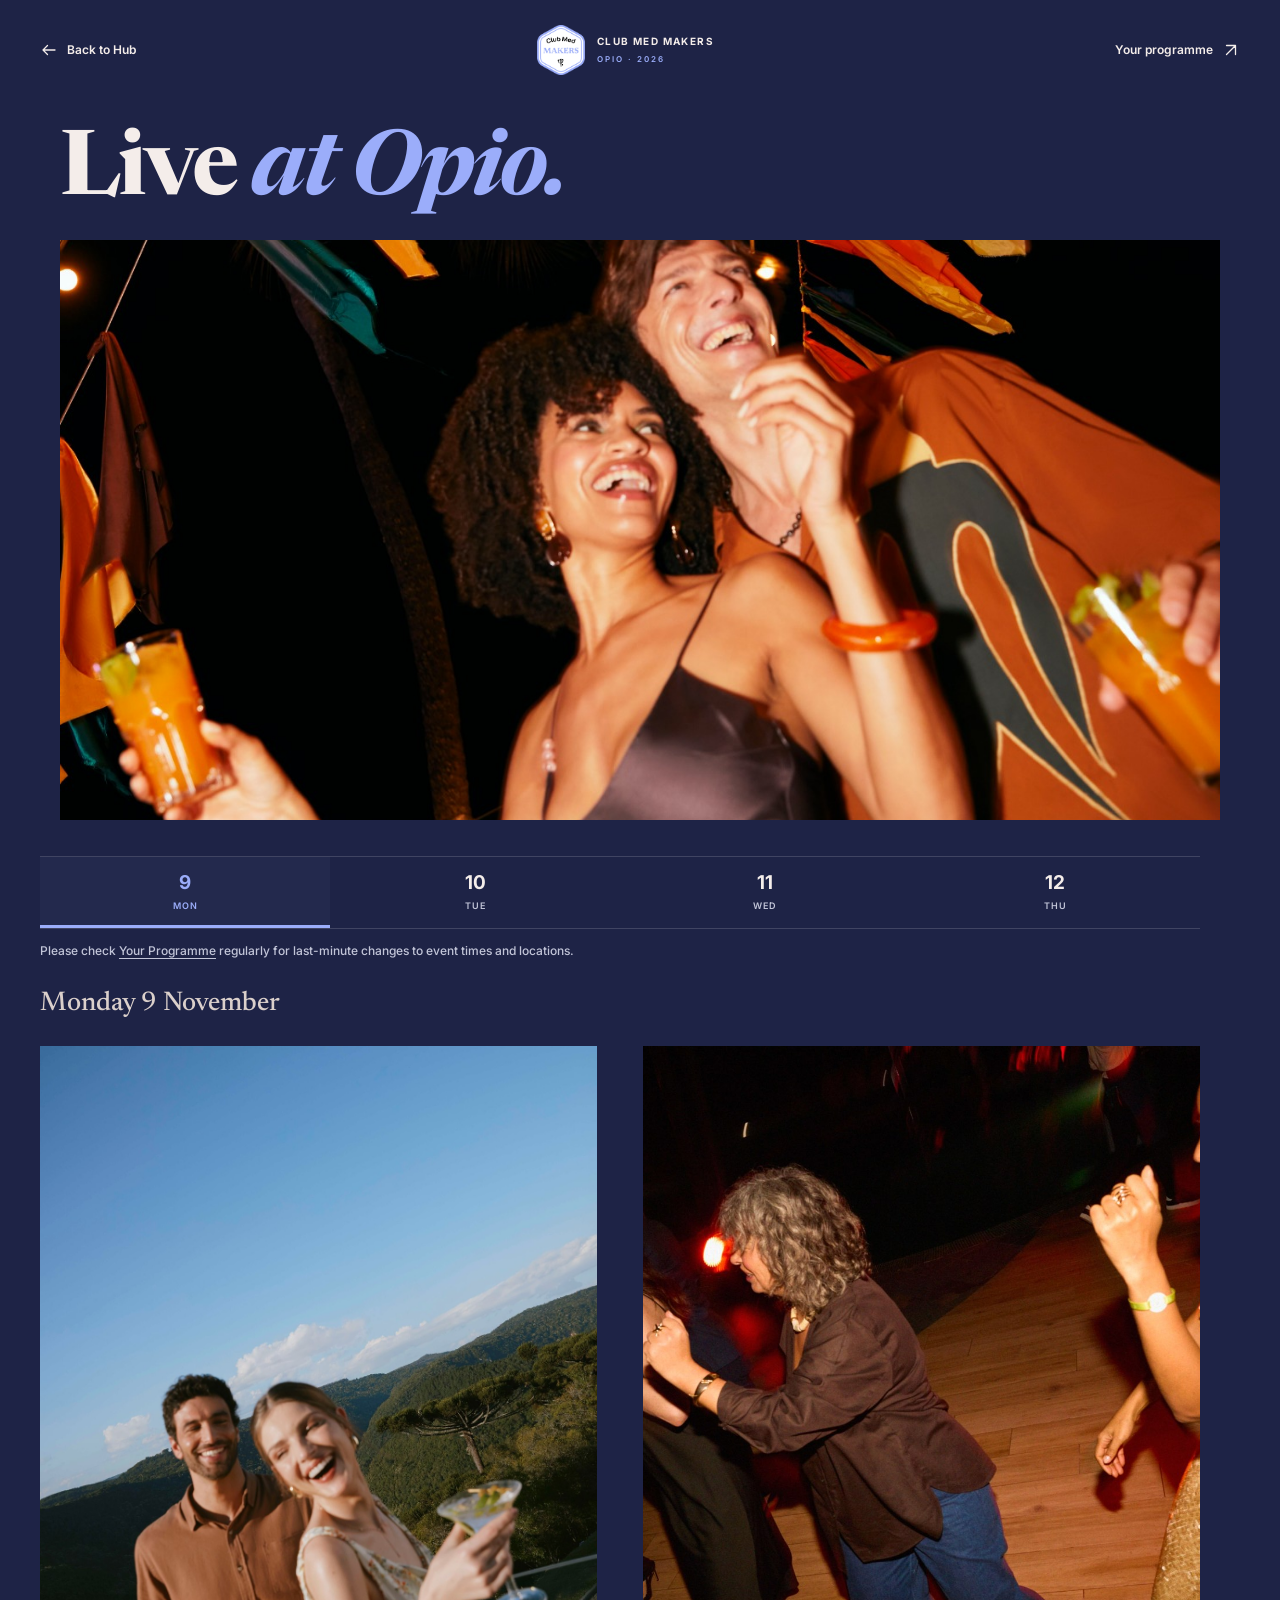
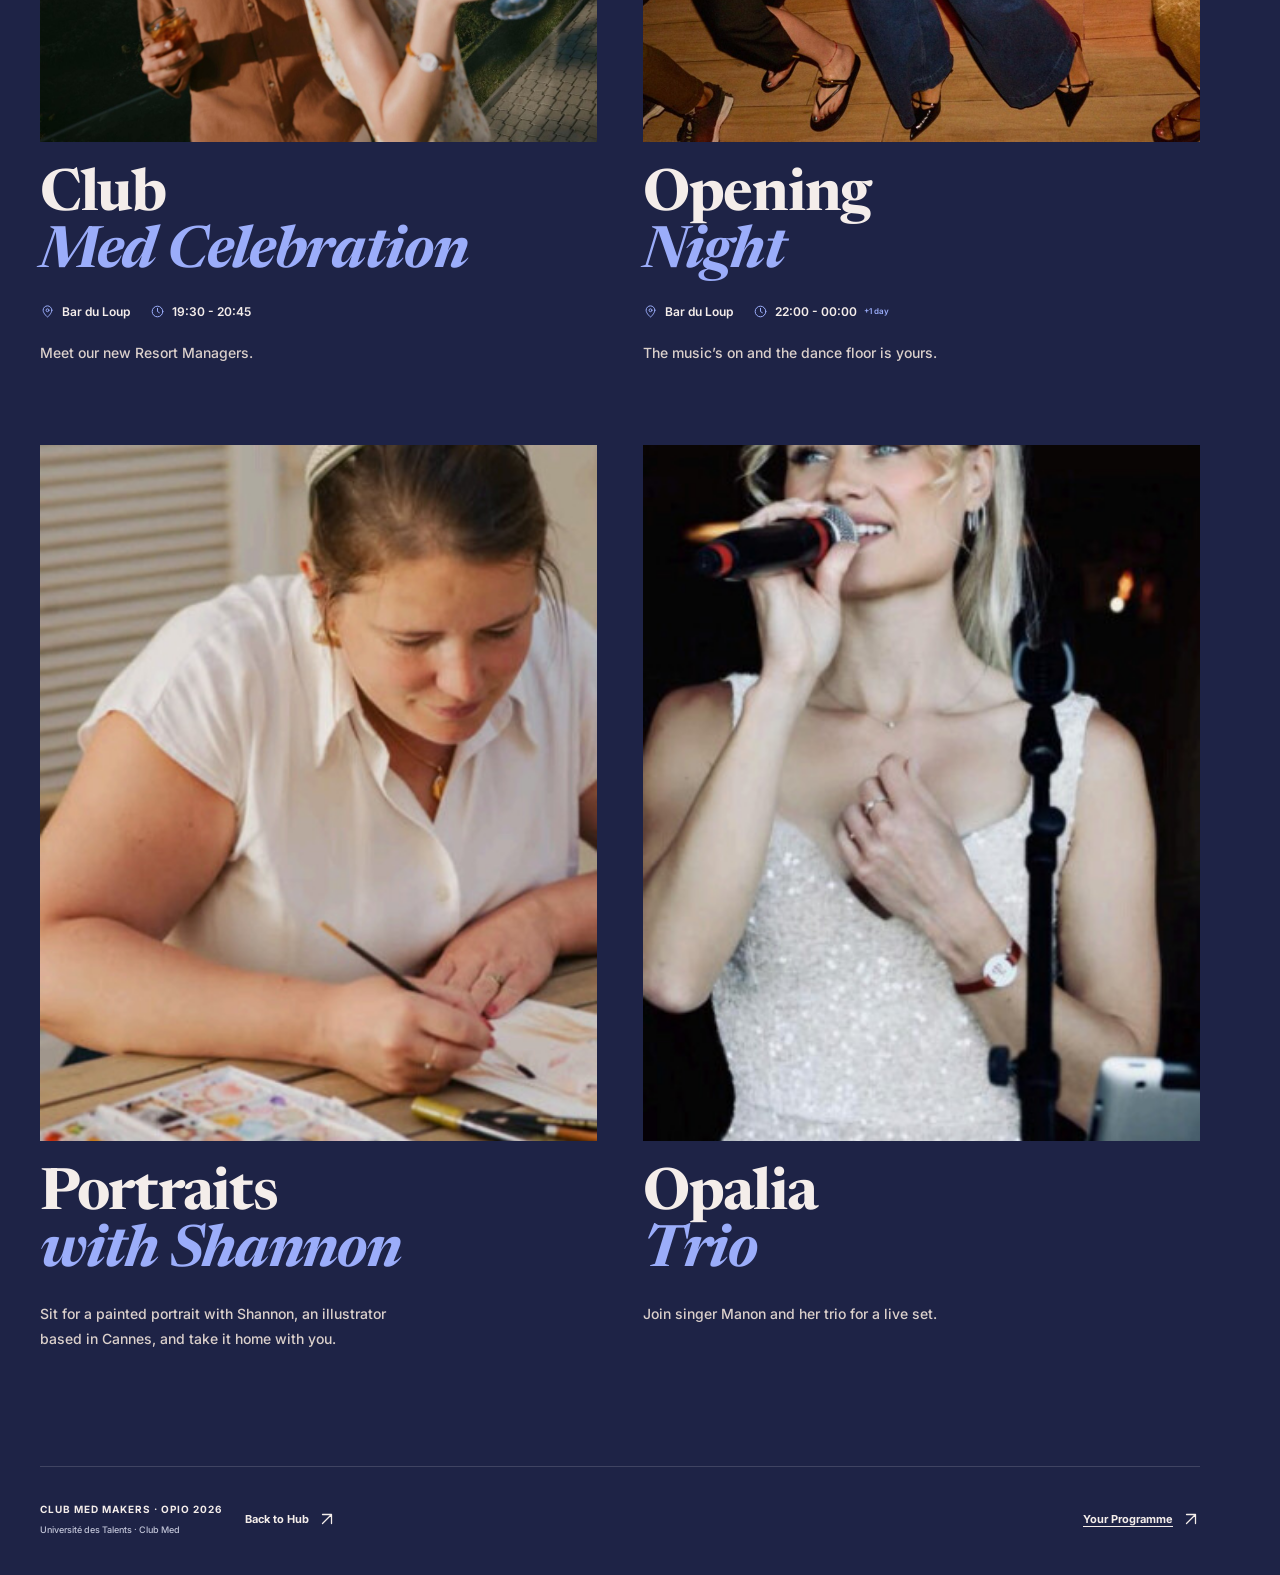
==== index.html @ 5fc10e42 "Add files via upload" ====
<!doctype html>
<html lang="en"><head><meta charset="utf-8"><meta name="viewport" content="width=device-width,initial-scale=1,viewport-fit=cover"><meta name="theme-color" content="#1e2346"><meta name="description" content="Live at Opio. Discover the key moments of Club Med Makers, 9-12 November 2026: shared tables, evening aperitifs, music and celebrations."><title>Live at Opio · Club Med Makers 2026</title><link rel="icon" href="assets/makers-logo.png"><link rel="preconnect" href="https://fonts.googleapis.com"><link rel="preconnect" href="https://fonts.gstatic.com" crossorigin><link href="https://fonts.googleapis.com/css2?family=Inter:wght@500;600;700&family=Newsreader:ital,opsz,wght@0,6..72,500;0,6..72,700;1,6..72,500;1,6..72,700&display=swap" rel="stylesheet"><link rel="stylesheet" href="styles.css?v=9"><script defer src="events-data.js?v=11"></script><script defer src="app.js?v=11"></script></head>
<body><a class="skip" href="#moments">Skip to events</a><header class="site-header"><a class="back" href="https://boostlearning.my.canva.site/hub-clubmedmakers-2026"><svg class="nav-icon" viewBox="0 0 24 24" fill="none" stroke="currentColor" stroke-width="1.7" stroke-linecap="round" stroke-linejoin="round" aria-hidden="true"><path d="M20 12H4m6-6-6 6 6 6"/></svg>Back to Hub</a><a class="brand" href="#"><img src="assets/makers-logo.png" width="48" height="50" alt="Club Med Makers"><span>CLUB MED MAKERS<small>OPIO · 2026</small></span></a><a class="programme-link" href="https://club-med-makers-opio-programme-2026.netlify.app/">Your programme <svg class="nav-icon" viewBox="0 0 24 24" fill="none" stroke="currentColor" stroke-width="1.7" stroke-linecap="round" stroke-linejoin="round" aria-hidden="true"><path d="M6 18 18 6M6 6h12v12"/></svg></a></header>
<main><section class="hero hero-cover" aria-labelledby="page-title"><div class="hero-text"><h1 id="page-title">Live <em>at Opio.</em></h1></div><div class="hero-photo"><img src="assets/cover-party.jpg" width="1365" height="2048" alt="Two friends celebrating under warm lights and colourful flags" fetchpriority="high"></div></section>
<section id="moments" class="moments" aria-labelledby="moments-title"><h2 id="moments-title" class="visually-hidden">Your events</h2><nav class="day-nav" aria-label="Choose a day" id="dayNav"></nav><p class="schedule-note">Please check <a href="https://club-med-makers-opio-programme-2026.netlify.app/">Your Programme</a> regularly for last-minute changes to event times and locations.</p><div id="liveStatus" class="live-status" hidden aria-live="polite"></div><div id="eventList"></div><noscript><p>Enable JavaScript to explore the events. Monday: Club Med Celebration 19:30-20:45, Opening Night 22:00-00:00, Portraits with Shannon and Opalia Trio. Tuesday: Provençal Lunch 12:30-14:00, Sportive Evening 18:00-20:00, After Party 22:00-01:00, Portraits with Shannon, Opalia Trio and HYROX &amp; Mills Yoga. Wednesday: Aperitif 19:00-20:00, Korben Live Show 22:00-01:00. Thursday: Aperitif 18:30-20:00, Closing Party with Holseek 22:00-02:00.</p></noscript></section>
<footer><div>CLUB MED MAKERS · OPIO 2026<small>Université des Talents · Club Med</small></div><a href="https://boostlearning.my.canva.site/hub-clubmedmakers-2026">Back to Hub <svg class="nav-icon" viewBox="0 0 24 24" fill="none" stroke="currentColor" stroke-width="1.7" stroke-linecap="round" stroke-linejoin="round" aria-hidden="true"><path d="M6 18 18 6M6 6h12v12"/></svg></a><a class="footer-programme" href="https://club-med-makers-opio-programme-2026.netlify.app/">Your Programme <svg class="nav-icon" viewBox="0 0 24 24" fill="none" stroke="currentColor" stroke-width="1.7" stroke-linecap="round" stroke-linejoin="round" aria-hidden="true"><path d="M6 18 18 6M6 6h12v12"/></svg></a></footer></main></body></html>
---- styles.css ----
:root{--navy:#1e2346;--accent:#9badfa;--stone:#dbd0cb;--paper:#f4edea;--line:#ffffff26;--muted:#c2c5d8;--serif:Newsreader,Georgia,serif;--sans:Inter,Arial,sans-serif}*{box-sizing:border-box}html{scroll-behavior:smooth;scroll-padding-top:95px}body{margin:0;background:var(--navy);color:var(--paper);font:500 14px/1.65 var(--sans);-webkit-font-smoothing:antialiased}a{color:inherit;text-decoration:none}button,input,textarea,select{font:inherit}a:focus-visible,button:focus-visible,input:focus-visible,textarea:focus-visible,select:focus-visible{outline:3px solid var(--accent);outline-offset:5px}button{cursor:pointer;color:inherit}.skip{position:fixed;top:-90px;z-index:30;padding:12px;background:var(--paper);color:var(--navy)}.skip:focus{top:10px}.site-header{max-width:1320px;min-height:100px;margin:auto;padding:20px 40px;display:flex;align-items:center;justify-content:space-between;gap:24px}.back,.programme-link{font-size:12px;font-weight:600;min-height:44px;display:flex;align-items:center}.brand{display:flex;align-items:center;gap:12px}.brand img{object-fit:contain}.brand span{font-size:10px;font-weight:700;letter-spacing:1.4px;line-height:1.4}.brand small{display:block;font-size:8px;font-weight:600;letter-spacing:2px;margin-top:6px;color:var(--accent)}.hero{max-width:1240px;margin:30px auto 75px;display:grid;grid-template-columns:.95fr 1.15fr;gap:48px;align-items:center}.hero-text{padding:24px 0}.eyebrow{font-size:10px;font-weight:700;letter-spacing:1.5px;line-height:1.6}h1{font:700 clamp(68px,7.8vw,112px)/.96 var(--serif);letter-spacing:-3px;margin:0 0 30px}h1 em{display:block;color:var(--accent);font-weight:700}.hero-copy{font-size:15px;line-height:1.8;font-weight:500;color:var(--stone);max-width:310px;margin:0 0 25px}.text-link{display:inline-flex;align-items:center;gap:30px;padding:10px 0;border-bottom:1px solid currentColor;font-size:12px;font-weight:700}.hero-photo{position:relative;overflow:hidden;aspect-ratio:1.23}.hero-photo img{height:100%;width:100%;object-fit:cover;object-position:59% 50%;display:block}.photo-caption{position:absolute;left:20px;bottom:18px;padding:8px 0;color:white;text-shadow:0 1px 9px #111;letter-spacing:1.2px;font-size:8px;font-weight:700}.moments{max-width:1160px;margin:auto;padding-bottom:64px}.section-head{display:flex;align-items:end;justify-content:space-between;gap:20px;margin:0 0 28px}h2{font:700 44px/1.1 var(--serif);letter-spacing:-1px;margin:0}h2 em{font-weight:500;color:var(--accent)}.section-head p{font-size:12px;margin:0 0 4px;color:var(--stone)}.day-nav{display:grid;grid-template-columns:repeat(4,minmax(0,1fr));position:sticky;top:0;z-index:10;background:var(--navy);border-top:1px solid var(--line);border-bottom:1px solid var(--line)}.day-nav button{background:none;border:0;border-bottom:3px solid transparent;padding:14px 8px;min-height:70px;font-size:19px;font-weight:700;line-height:1.25}.day-nav small{display:block;font-size:9px;letter-spacing:1px;font-weight:600;margin-top:5px;color:var(--muted)}.day-nav button[aria-pressed=true]{color:var(--accent);border-bottom-color:var(--accent);background:#9badfa0a}.day-nav button[aria-pressed=true] small{color:var(--accent)}.schedule-note{font-size:10px;line-height:1.7;color:var(--muted);margin:17px 0 38px}.day-section{margin-bottom:36px}.day-title{display:flex;align-items:baseline;justify-content:space-between;gap:20px;margin-bottom:25px}.day-title h3{font:500 27px/1.2 var(--serif);margin:0;color:var(--stone)}.day-title span{font-size:9px;font-weight:700;letter-spacing:1.1px;color:var(--accent)}.event-grid{display:grid;grid-template-columns:repeat(2,minmax(0,1fr));gap:65px 46px;align-items:start}.moment-card{min-width:0;background:none;color:var(--paper)}.moment-meta{display:flex;align-items:baseline;justify-content:space-between;gap:12px;padding:0 0 12px;border-bottom:1px solid var(--line);margin-bottom:14px}.moment-time{font-size:13px;line-height:1.5;font-weight:700;margin:0;white-space:nowrap}.moment-time small{font-size:8px;color:var(--accent);margin-left:5px}.moment-category{font-size:8px;line-height:1.5;letter-spacing:1.1px;text-align:right;text-transform:uppercase;font-weight:700;color:var(--accent);margin:0}.moment-photo{aspect-ratio:4/5;position:relative;overflow:hidden;background:#161b36}.moment-image{display:block;width:100%;height:100%;object-fit:cover}.moment-copy{padding:26px 0 0}.moment-title{font:700 58px/.98 var(--serif);letter-spacing:-1.3px;margin:0 0 20px;overflow-wrap:break-word}.moment-title span,.moment-title em{display:block}.moment-title em{font-weight:700;color:var(--accent)}.moment-location{font-size:12px;line-height:1.6;font-weight:700;color:var(--paper);margin:0 0 17px}.moment-description{font-size:14px;line-height:1.8;color:var(--stone);margin:0;max-width:390px}.moment-dress{display:flex;justify-content:space-between;align-items:baseline;gap:15px;font-size:12px;font-weight:600;padding-top:17px;margin:23px 0 0;border-top:1px solid var(--line);color:var(--paper)}.moment-dress span:first-child{font-size:8px;letter-spacing:1.3px;color:var(--accent);font-weight:700}.single .event-grid{grid-template-columns:1fr}.single .moment-card{display:grid;grid-template-columns:1.1fr 1fr;gap:60px;align-items:center}.single .moment-title{font-size:80px}.single .moment-description{max-width:340px}.single .moment-copy{padding:25px 0 0}.live-status{padding:14px 18px;border-left:3px solid var(--accent);background:#9badfa18;margin:0 0 26px;font-size:12px;font-weight:600}.programme-cta{max-width:1160px;border-top:1px solid var(--line);margin:auto;padding:55px 24px 60px;text-align:center}.programme-cta h2{font-size:50px;margin:23px 0}.programme-cta .eyebrow{font-size:9px;color:var(--stone)}footer{max-width:1160px;margin:auto;padding:30px 0 34px;border-top:1px solid var(--line);display:flex;justify-content:space-between;align-items:center;font-size:10px;font-weight:700;letter-spacing:1px;gap:20px}footer small{display:block;font-size:9px;color:var(--muted);font-weight:500;letter-spacing:0;margin-top:5px}footer a{font-size:11px;letter-spacing:0;min-height:44px;display:flex;align-items:center}
@media(max-width:1320px){.hero{margin-left:40px;margin-right:40px}.moments,footer,.programme-cta{margin-left:40px;margin-right:40px}}
@media(max-width:760px){.site-header{padding:12px 22px;min-height:76px}.programme-link{display:none}.brand img{width:38px;height:42px}.brand{gap:8px}.brand span{font-size:9px;letter-spacing:.8px}.brand small{font-size:7px;letter-spacing:1px}.back{font-size:11px}.hero{margin:14px 22px 46px;grid-template-columns:1fr;gap:24px}.hero-text{padding:12px 0 0}h1{font-size:70px;letter-spacing:-2.2px;margin:0 0 20px}h1 em{display:block}.hero-copy{font-size:14px;line-height:1.7;max-width:290px;margin-bottom:13px}.hero-copy br{display:none}.text-link{font-size:12px;padding:9px 0;gap:26px}.hero-photo{aspect-ratio:5/4;margin-right:-22px}.hero-photo img{object-position:58% 43%}.photo-caption{left:14px;bottom:10px;font-size:7px;padding:6px 0}.moments{margin:0 22px;padding-bottom:10px}.section-head{display:block;margin-bottom:25px}h2{font-size:37px;letter-spacing:-.6px}.section-head p{font-size:12px;margin-top:10px;max-width:270px}.day-nav button{min-height:64px;font-size:20px;padding:11px 3px}.day-nav small{font-size:8px;letter-spacing:.7px}.schedule-note{font-size:9px;margin:14px 0 30px;max-width:290px}.day-title{margin-bottom:25px;gap:14px}.day-title h3{font-size:24px}.day-title span{font-size:8px;white-space:nowrap}.event-grid,.single .event-grid{grid-template-columns:1fr;gap:46px}.single .moment-card{display:block}.moment-meta{padding-bottom:11px;margin-bottom:12px}.moment-time{font-size:12px}.moment-category{font-size:7px;letter-spacing:.8px}.moment-photo{aspect-ratio:4/5}.moment-copy,.single .moment-copy{padding:24px 0 0}.moment-title,.single .moment-title{font-size:clamp(46px,13.3vw,60px);line-height:1;letter-spacing:-1px;margin-bottom:18px}.moment-location{font-size:12px;margin-bottom:13px}.moment-description{font-size:14px;line-height:1.75;max-width:310px}.moment-dress{margin-top:20px;padding-top:15px;font-size:11px}.day-section{margin-bottom:36px}.programme-cta{margin:0 22px;padding:32px 0 36px}.programme-cta h2{font-size:39px}.programme-cta .eyebrow{font-size:8px}footer{margin:0 22px;padding:22px 0;font-size:8px;letter-spacing:.5px}footer small{font-size:8px}footer a{font-size:10px}.live-status{font-size:11px;padding:12px 14px}}
@media(max-width:360px){h1{font-size:61px}.brand span{font-size:8px}.back{font-size:10px}.moment-time{font-size:11px}.moment-category{font-size:6.5px}.moment-title,.single .moment-title{font-size:46px}.moment-meta{gap:8px}}
@media(prefers-reduced-motion:reduce){html{scroll-behavior:auto}}

/* Venue and time share one line below the title; no information overlays photos. */
.moment-info{display:flex;flex-wrap:wrap;align-items:center;gap:9px 20px;margin:0 0 19px}.moment-info .moment-location,.moment-info .moment-time{position:static;display:flex;align-items:center;gap:7px;padding:0;margin:0;background:none;color:var(--paper);font-size:12px;font-weight:600;line-height:1.6;white-space:nowrap}.line-icon{display:inline-flex;flex-shrink:0;width:15px;height:15px;color:var(--accent)}.line-icon svg{width:100%;height:100%}.moment-info .moment-time small{margin-left:0;font-size:8px;color:var(--accent)}.nav-icon{width:18px;height:18px;display:inline-block;flex-shrink:0;vertical-align:middle}.back,.programme-link,footer a{gap:9px}.hero-no-photo{display:block;text-align:center;max-width:900px;margin:32px auto 65px}.hero-no-photo .hero-copy{margin-left:auto;margin-right:auto}.hero-no-photo h1 em{display:inline}.hero-photo{margin-left:0;margin-right:0}.hero-photo img{object-position:center}
@media(max-width:760px){.hero-no-photo{margin:18px 22px 45px;text-align:left}.hero-no-photo h1 em{display:block}.hero-no-photo .hero-copy{margin-left:0}.hero-photo{margin-left:0;margin-right:0}.moment-info{gap:9px 15px;margin-bottom:17px}.moment-info .moment-location,.moment-info .moment-time{font-size:11px}.line-icon{width:14px;height:14px}.single .moment-copy{padding-top:24px}}

/* Supplied party cover: balanced margins and a portrait crop retaining both faces. */
.hero-cover{display:grid;grid-template-columns:.95fr 1.05fr;gap:60px;max-width:1160px;margin:22px auto 70px;text-align:left;align-items:center}.hero-cover .hero-photo{width:100%;margin:0;aspect-ratio:4/5;overflow:hidden}.hero-cover .hero-photo img{object-fit:cover;object-position:50% 66%;width:100%;height:100%;display:block}.hero-cover .hero-text{min-width:0}.hero-cover .hero-copy{margin-left:0;margin-right:0}
@media(max-width:1240px){.hero-cover{margin-left:40px;margin-right:40px}}
@media(max-width:760px){.hero-cover{grid-template-columns:1fr;gap:28px;margin:14px 22px 45px}.hero-cover .hero-text{padding:12px 0 0}.hero-cover .hero-photo{aspect-ratio:4/5;width:100%;margin:0}.hero-cover .hero-photo img{object-position:50% 66%}}

/* Compact cover and a direct route to the programme by day. */
.visually-hidden{position:absolute;width:1px;height:1px;padding:0;margin:-1px;overflow:hidden;clip:rect(0,0,0,0);white-space:nowrap;border:0}.hero-cover{display:block;max-width:1160px;margin:18px auto 36px}.hero-cover .hero-text{padding:12px 0 24px}.hero-cover h1{font-size:clamp(58px,7vw,92px);margin:0}.hero-cover h1 em{display:inline}.hero-cover .hero-photo{aspect-ratio:2/1;margin:0;width:100%}.hero-cover .hero-photo img{object-position:50% 65%}.schedule-note{margin-top:12px;margin-bottom:27px}.moment-card{padding-bottom:15px}
@media(max-width:1240px){.hero-cover{margin-left:40px;margin-right:40px}}
@media(max-width:760px){.hero-cover{margin:8px 22px 25px}.hero-cover .hero-text{padding:9px 0 19px}.hero-cover h1{font-size:clamp(41px,12vw,53px);letter-spacing:-1.6px;line-height:1.05}.hero-cover h1 em{display:inline}.hero-cover .hero-photo{aspect-ratio:16/10;width:100%;margin:0}.hero-cover .hero-photo img{object-position:50% 65%}.schedule-note{margin:12px 0 25px;font-size:9px}.day-title{margin-bottom:20px}.moment-title,.single .moment-title{font-size:clamp(42px,12vw,53px)}.event-grid,.single .event-grid{gap:35px}.moment-copy,.single .moment-copy{padding-top:20px}.moment-card{padding-bottom:0}}

.schedule-note{font-size:12px;max-width:none}.schedule-note a,.footer-programme{text-decoration:underline;text-underline-offset:3px}footer{flex-wrap:wrap;column-gap:22px;row-gap:4px}footer .footer-programme{margin-left:auto}
@media(max-width:760px){footer .footer-programme{flex-basis:100%;margin-left:0}}
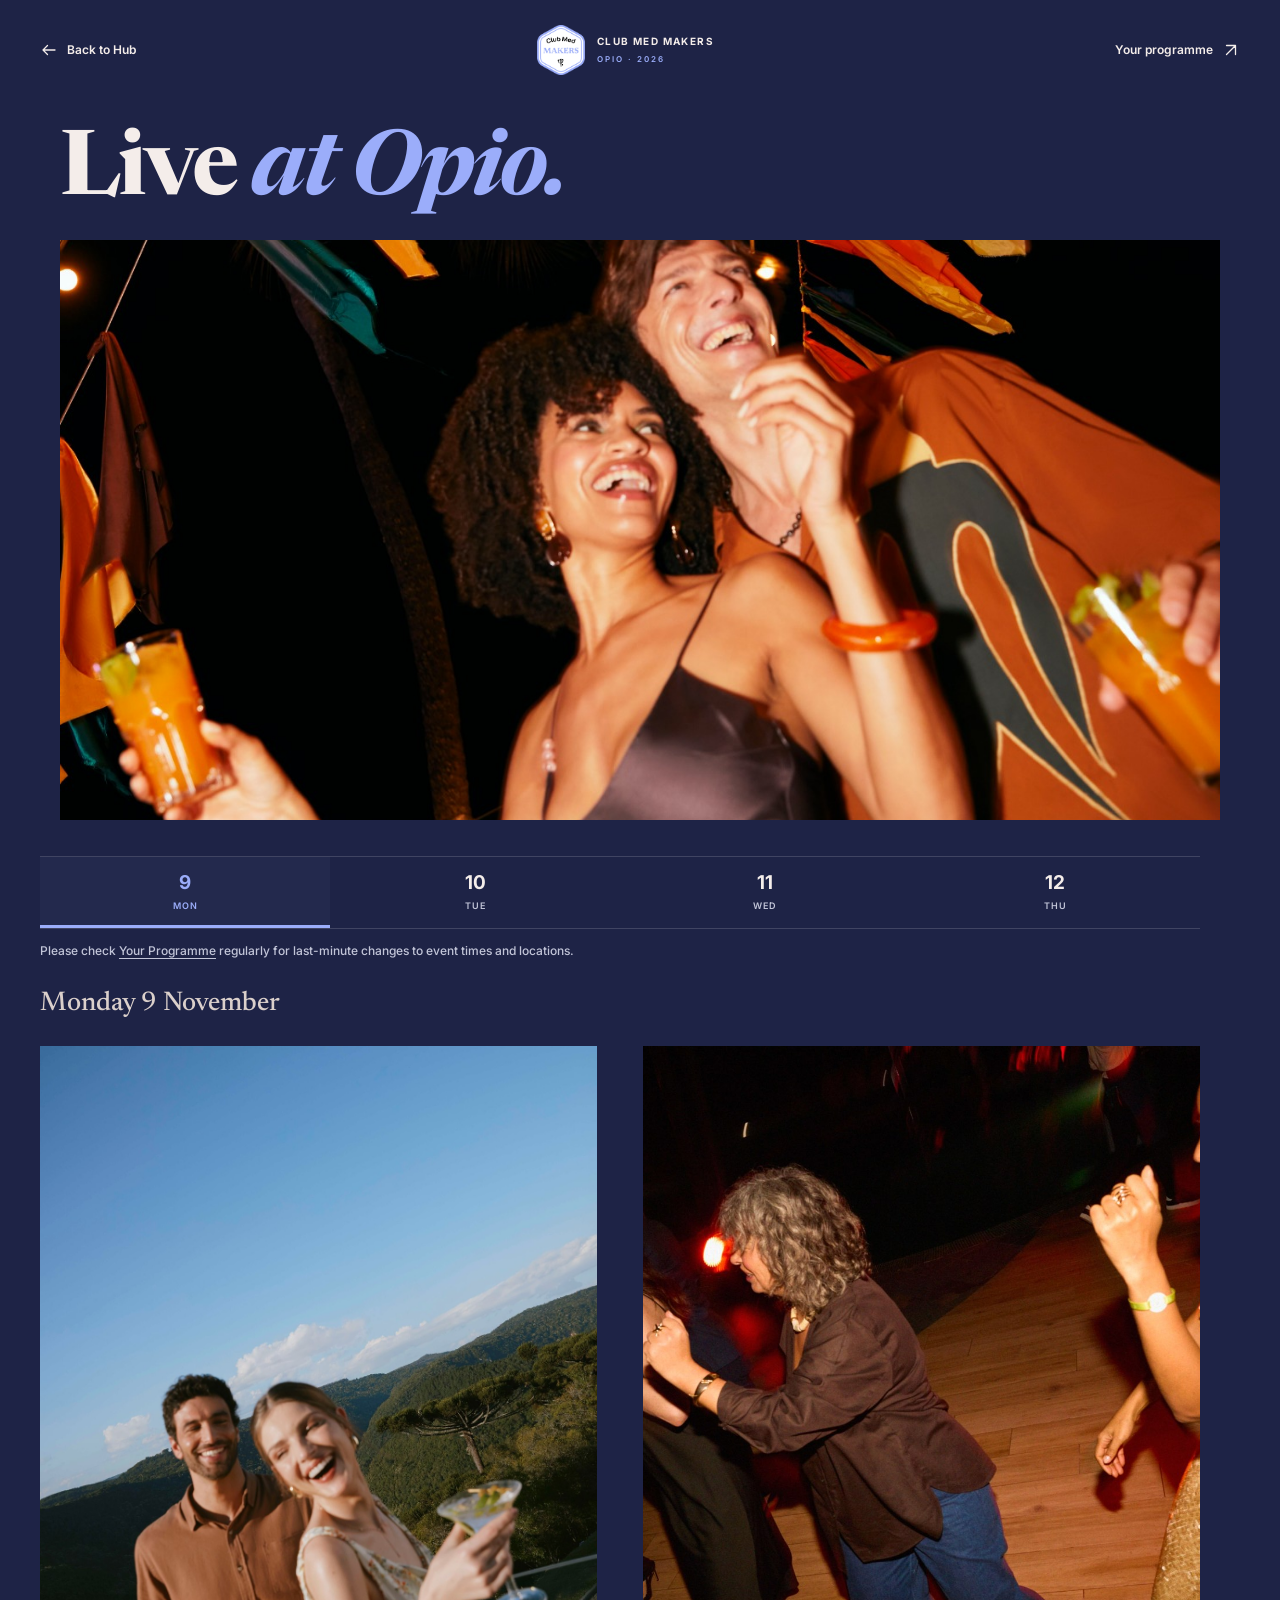
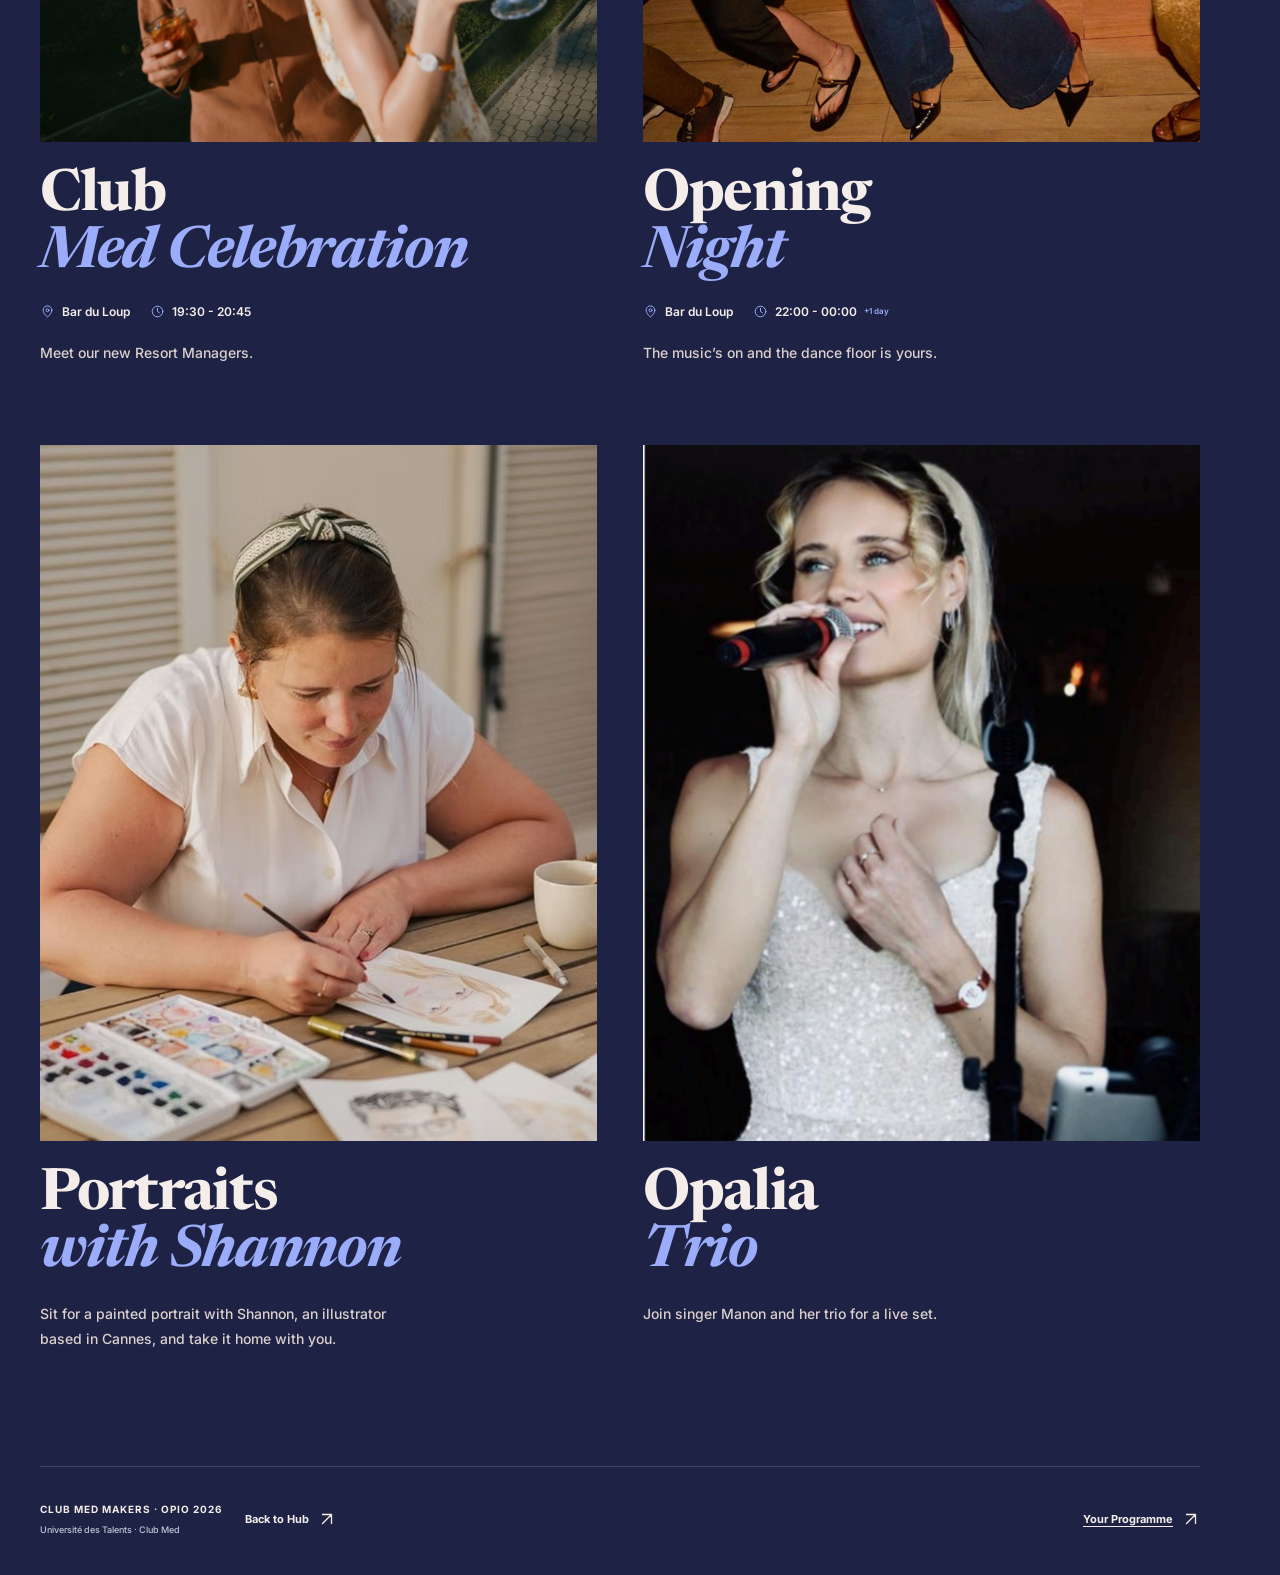
==== commit 614c0cd8: "Add files via upload" ====
--- a/index.html
+++ b/index.html
@@ -1,5 +1,5 @@
 <!doctype html>
-<html lang="en"><head><meta charset="utf-8"><meta name="viewport" content="width=device-width,initial-scale=1,viewport-fit=cover"><meta name="theme-color" content="#1e2346"><meta name="description" content="Live at Opio. Discover the key moments of Club Med Makers, 9-12 November 2026: shared tables, evening aperitifs, music and celebrations."><title>Live at Opio · Club Med Makers 2026</title><link rel="icon" href="assets/makers-logo.png"><link rel="preconnect" href="https://fonts.googleapis.com"><link rel="preconnect" href="https://fonts.gstatic.com" crossorigin><link href="https://fonts.googleapis.com/css2?family=Inter:wght@500;600;700&family=Newsreader:ital,opsz,wght@0,6..72,500;0,6..72,700;1,6..72,500;1,6..72,700&display=swap" rel="stylesheet"><link rel="stylesheet" href="styles.css?v=9"><script defer src="events-data.js?v=11"></script><script defer src="app.js?v=11"></script></head>
+<html lang="en"><head><meta charset="utf-8"><meta name="viewport" content="width=device-width,initial-scale=1,viewport-fit=cover"><meta name="theme-color" content="#1e2346"><meta name="description" content="Live at Opio. Discover the key moments of Club Med Makers, 9-12 November 2026: shared tables, evening aperitifs, music and celebrations."><title>Live at Opio · Club Med Makers 2026</title><link rel="icon" href="assets/makers-logo.png"><link rel="preconnect" href="https://fonts.googleapis.com"><link rel="preconnect" href="https://fonts.gstatic.com" crossorigin><link href="https://fonts.googleapis.com/css2?family=Inter:wght@500;600;700&family=Newsreader:ital,opsz,wght@0,6..72,500;0,6..72,700;1,6..72,500;1,6..72,700&display=swap" rel="stylesheet"><link rel="stylesheet" href="styles.css?v=9"><script defer src="events-data.js?v=12"></script><script defer src="app.js?v=11"></script></head>
 <body><a class="skip" href="#moments">Skip to events</a><header class="site-header"><a class="back" href="https://boostlearning.my.canva.site/hub-clubmedmakers-2026"><svg class="nav-icon" viewBox="0 0 24 24" fill="none" stroke="currentColor" stroke-width="1.7" stroke-linecap="round" stroke-linejoin="round" aria-hidden="true"><path d="M20 12H4m6-6-6 6 6 6"/></svg>Back to Hub</a><a class="brand" href="#"><img src="assets/makers-logo.png" width="48" height="50" alt="Club Med Makers"><span>CLUB MED MAKERS<small>OPIO · 2026</small></span></a><a class="programme-link" href="https://club-med-makers-opio-programme-2026.netlify.app/">Your programme <svg class="nav-icon" viewBox="0 0 24 24" fill="none" stroke="currentColor" stroke-width="1.7" stroke-linecap="round" stroke-linejoin="round" aria-hidden="true"><path d="M6 18 18 6M6 6h12v12"/></svg></a></header>
 <main><section class="hero hero-cover" aria-labelledby="page-title"><div class="hero-text"><h1 id="page-title">Live <em>at Opio.</em></h1></div><div class="hero-photo"><img src="assets/cover-party.jpg" width="1365" height="2048" alt="Two friends celebrating under warm lights and colourful flags" fetchpriority="high"></div></section>
 <section id="moments" class="moments" aria-labelledby="moments-title"><h2 id="moments-title" class="visually-hidden">Your events</h2><nav class="day-nav" aria-label="Choose a day" id="dayNav"></nav><p class="schedule-note">Please check <a href="https://club-med-makers-opio-programme-2026.netlify.app/">Your Programme</a> regularly for last-minute changes to event times and locations.</p><div id="liveStatus" class="live-status" hidden aria-live="polite"></div><div id="eventList"></div><noscript><p>Enable JavaScript to explore the events. Monday: Club Med Celebration 19:30-20:45, Opening Night 22:00-00:00, Portraits with Shannon and Opalia Trio. Tuesday: Provençal Lunch 12:30-14:00, Sportive Evening 18:00-20:00, After Party 22:00-01:00, Portraits with Shannon, Opalia Trio and HYROX &amp; Mills Yoga. Wednesday: Aperitif 19:00-20:00, Korben Live Show 22:00-01:00. Thursday: Aperitif 18:30-20:00, Closing Party with Holseek 22:00-02:00.</p></noscript></section>
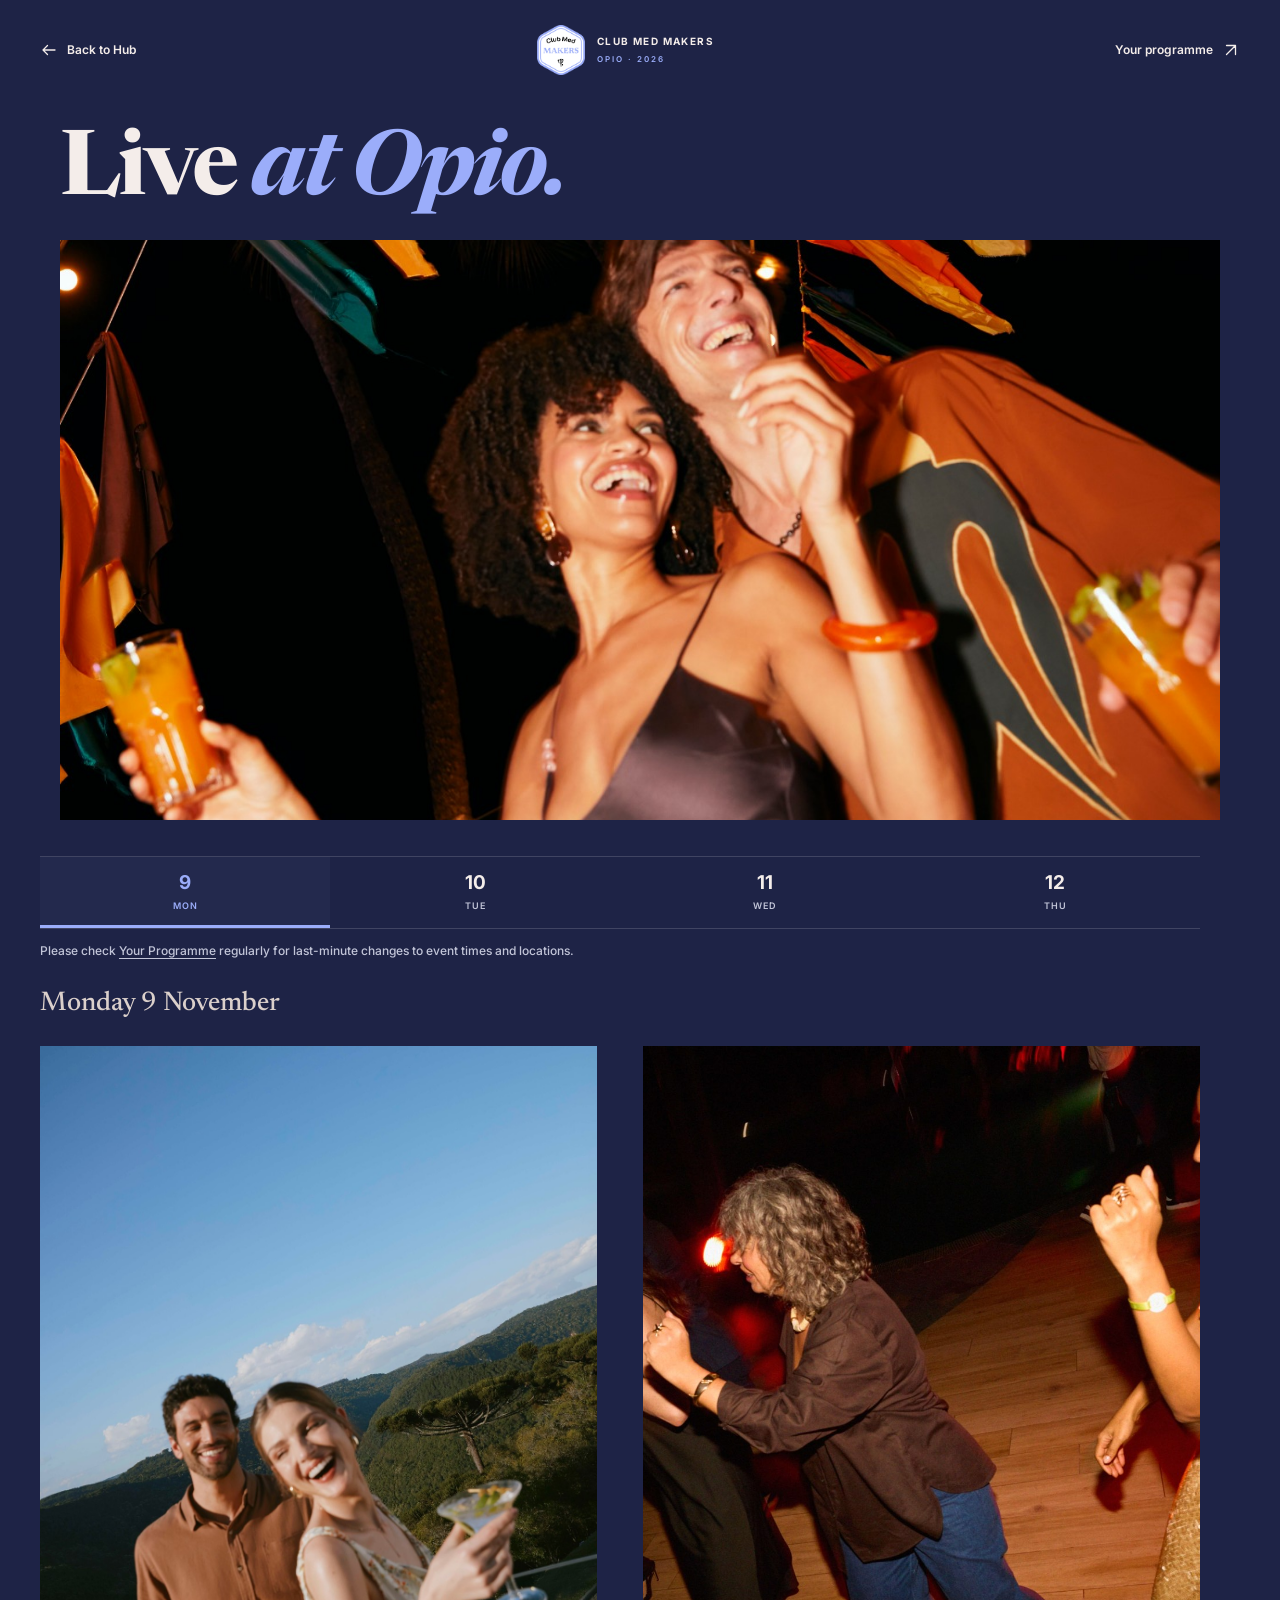
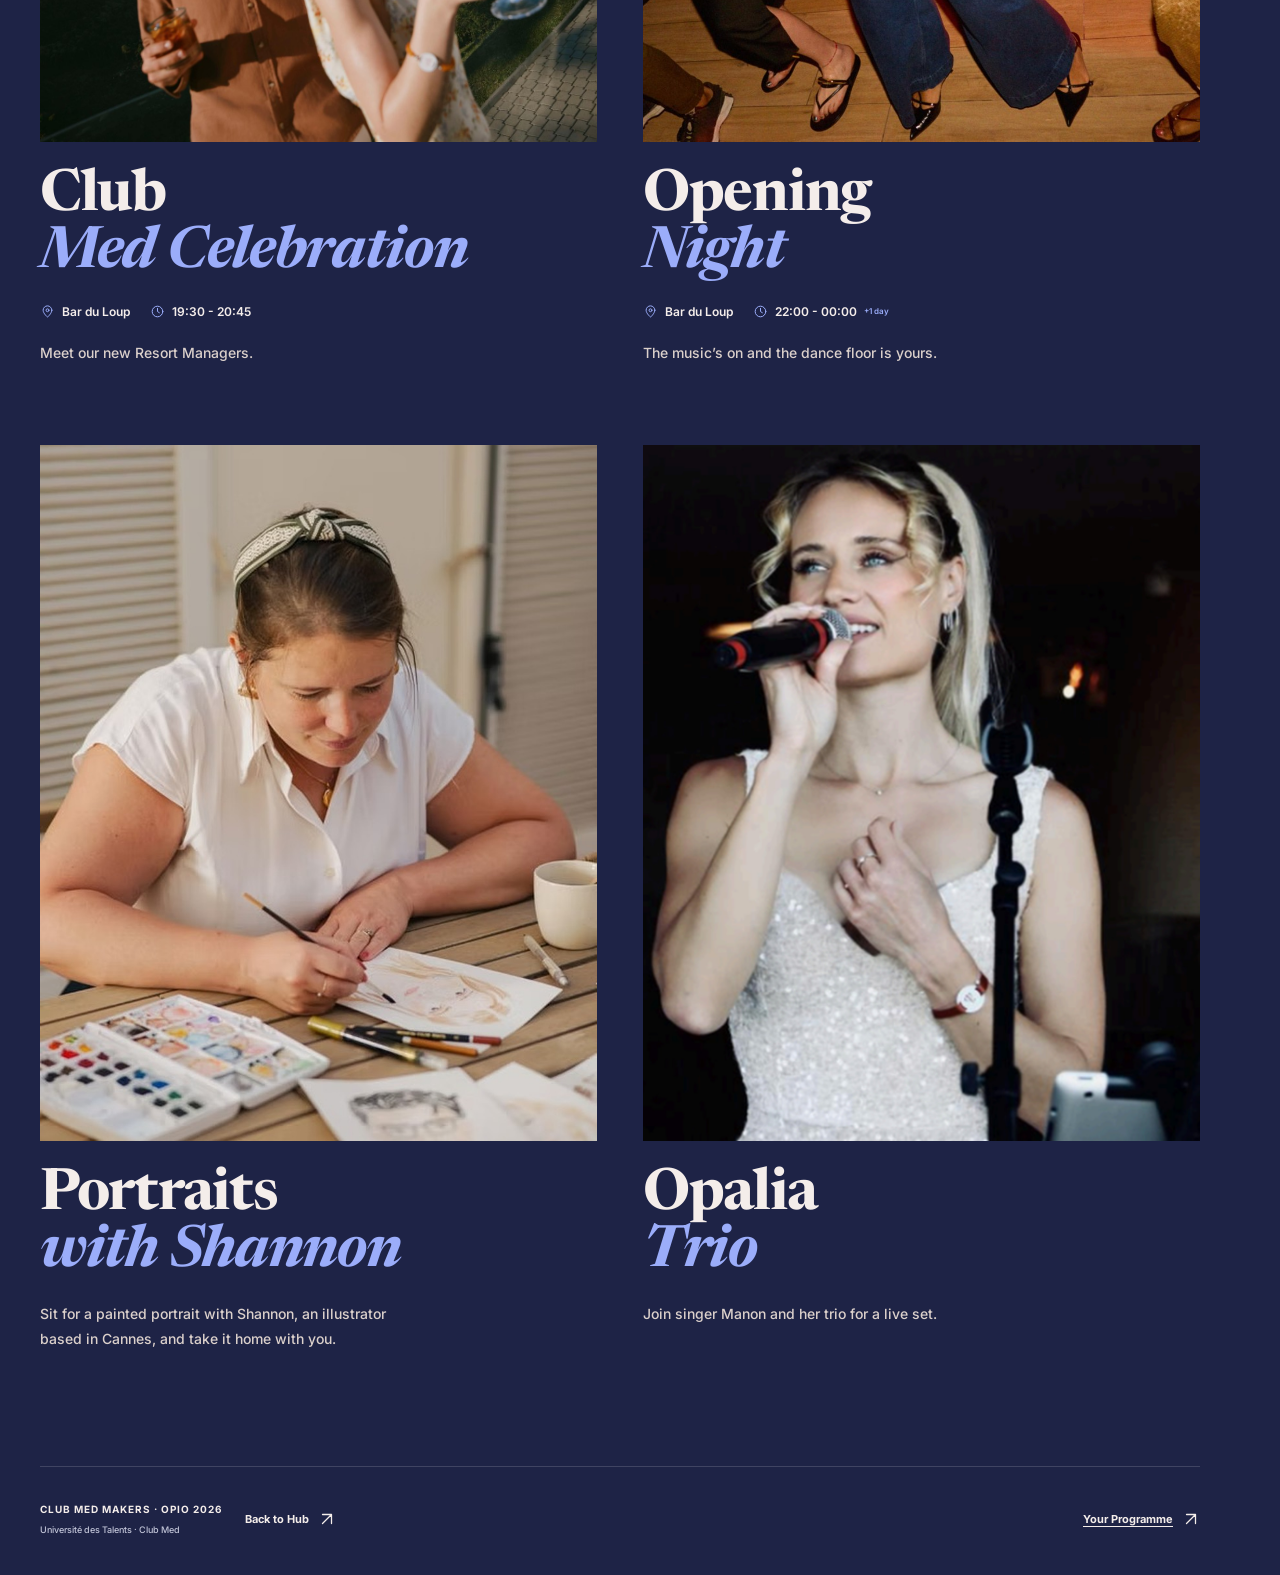
==== commit 89586be0: "Add files via upload" ====
--- a/index.html
+++ b/index.html
@@ -1,5 +1,5 @@
 <!doctype html>
-<html lang="en"><head><meta charset="utf-8"><meta name="viewport" content="width=device-width,initial-scale=1,viewport-fit=cover"><meta name="theme-color" content="#1e2346"><meta name="description" content="Live at Opio. Discover the key moments of Club Med Makers, 9-12 November 2026: shared tables, evening aperitifs, music and celebrations."><title>Live at Opio · Club Med Makers 2026</title><link rel="icon" href="assets/makers-logo.png"><link rel="preconnect" href="https://fonts.googleapis.com"><link rel="preconnect" href="https://fonts.gstatic.com" crossorigin><link href="https://fonts.googleapis.com/css2?family=Inter:wght@500;600;700&family=Newsreader:ital,opsz,wght@0,6..72,500;0,6..72,700;1,6..72,500;1,6..72,700&display=swap" rel="stylesheet"><link rel="stylesheet" href="styles.css?v=9"><script defer src="events-data.js?v=12"></script><script defer src="app.js?v=11"></script></head>
+<html lang="en"><head><meta charset="utf-8"><meta name="viewport" content="width=device-width,initial-scale=1,viewport-fit=cover"><meta name="theme-color" content="#1e2346"><meta name="description" content="Live at Opio. Discover the key moments of Club Med Makers, 9-12 November 2026: shared tables, evening aperitifs, music and celebrations."><title>Live at Opio · Club Med Makers 2026</title><link rel="icon" href="assets/makers-logo.png"><link rel="preconnect" href="https://fonts.googleapis.com"><link rel="preconnect" href="https://fonts.gstatic.com" crossorigin><link href="https://fonts.googleapis.com/css2?family=Inter:wght@500;600;700&family=Newsreader:ital,opsz,wght@0,6..72,500;0,6..72,700;1,6..72,500;1,6..72,700&display=swap" rel="stylesheet"><link rel="stylesheet" href="styles.css?v=9"><script defer src="events-data.js?v=13"></script><script defer src="app.js?v=11"></script></head>
 <body><a class="skip" href="#moments">Skip to events</a><header class="site-header"><a class="back" href="https://boostlearning.my.canva.site/hub-clubmedmakers-2026"><svg class="nav-icon" viewBox="0 0 24 24" fill="none" stroke="currentColor" stroke-width="1.7" stroke-linecap="round" stroke-linejoin="round" aria-hidden="true"><path d="M20 12H4m6-6-6 6 6 6"/></svg>Back to Hub</a><a class="brand" href="#"><img src="assets/makers-logo.png" width="48" height="50" alt="Club Med Makers"><span>CLUB MED MAKERS<small>OPIO · 2026</small></span></a><a class="programme-link" href="https://club-med-makers-opio-programme-2026.netlify.app/">Your programme <svg class="nav-icon" viewBox="0 0 24 24" fill="none" stroke="currentColor" stroke-width="1.7" stroke-linecap="round" stroke-linejoin="round" aria-hidden="true"><path d="M6 18 18 6M6 6h12v12"/></svg></a></header>
 <main><section class="hero hero-cover" aria-labelledby="page-title"><div class="hero-text"><h1 id="page-title">Live <em>at Opio.</em></h1></div><div class="hero-photo"><img src="assets/cover-party.jpg" width="1365" height="2048" alt="Two friends celebrating under warm lights and colourful flags" fetchpriority="high"></div></section>
 <section id="moments" class="moments" aria-labelledby="moments-title"><h2 id="moments-title" class="visually-hidden">Your events</h2><nav class="day-nav" aria-label="Choose a day" id="dayNav"></nav><p class="schedule-note">Please check <a href="https://club-med-makers-opio-programme-2026.netlify.app/">Your Programme</a> regularly for last-minute changes to event times and locations.</p><div id="liveStatus" class="live-status" hidden aria-live="polite"></div><div id="eventList"></div><noscript><p>Enable JavaScript to explore the events. Monday: Club Med Celebration 19:30-20:45, Opening Night 22:00-00:00, Portraits with Shannon and Opalia Trio. Tuesday: Provençal Lunch 12:30-14:00, Sportive Evening 18:00-20:00, After Party 22:00-01:00, Portraits with Shannon, Opalia Trio and HYROX &amp; Mills Yoga. Wednesday: Aperitif 19:00-20:00, Korben Live Show 22:00-01:00. Thursday: Aperitif 18:30-20:00, Closing Party with Holseek 22:00-02:00.</p></noscript></section>
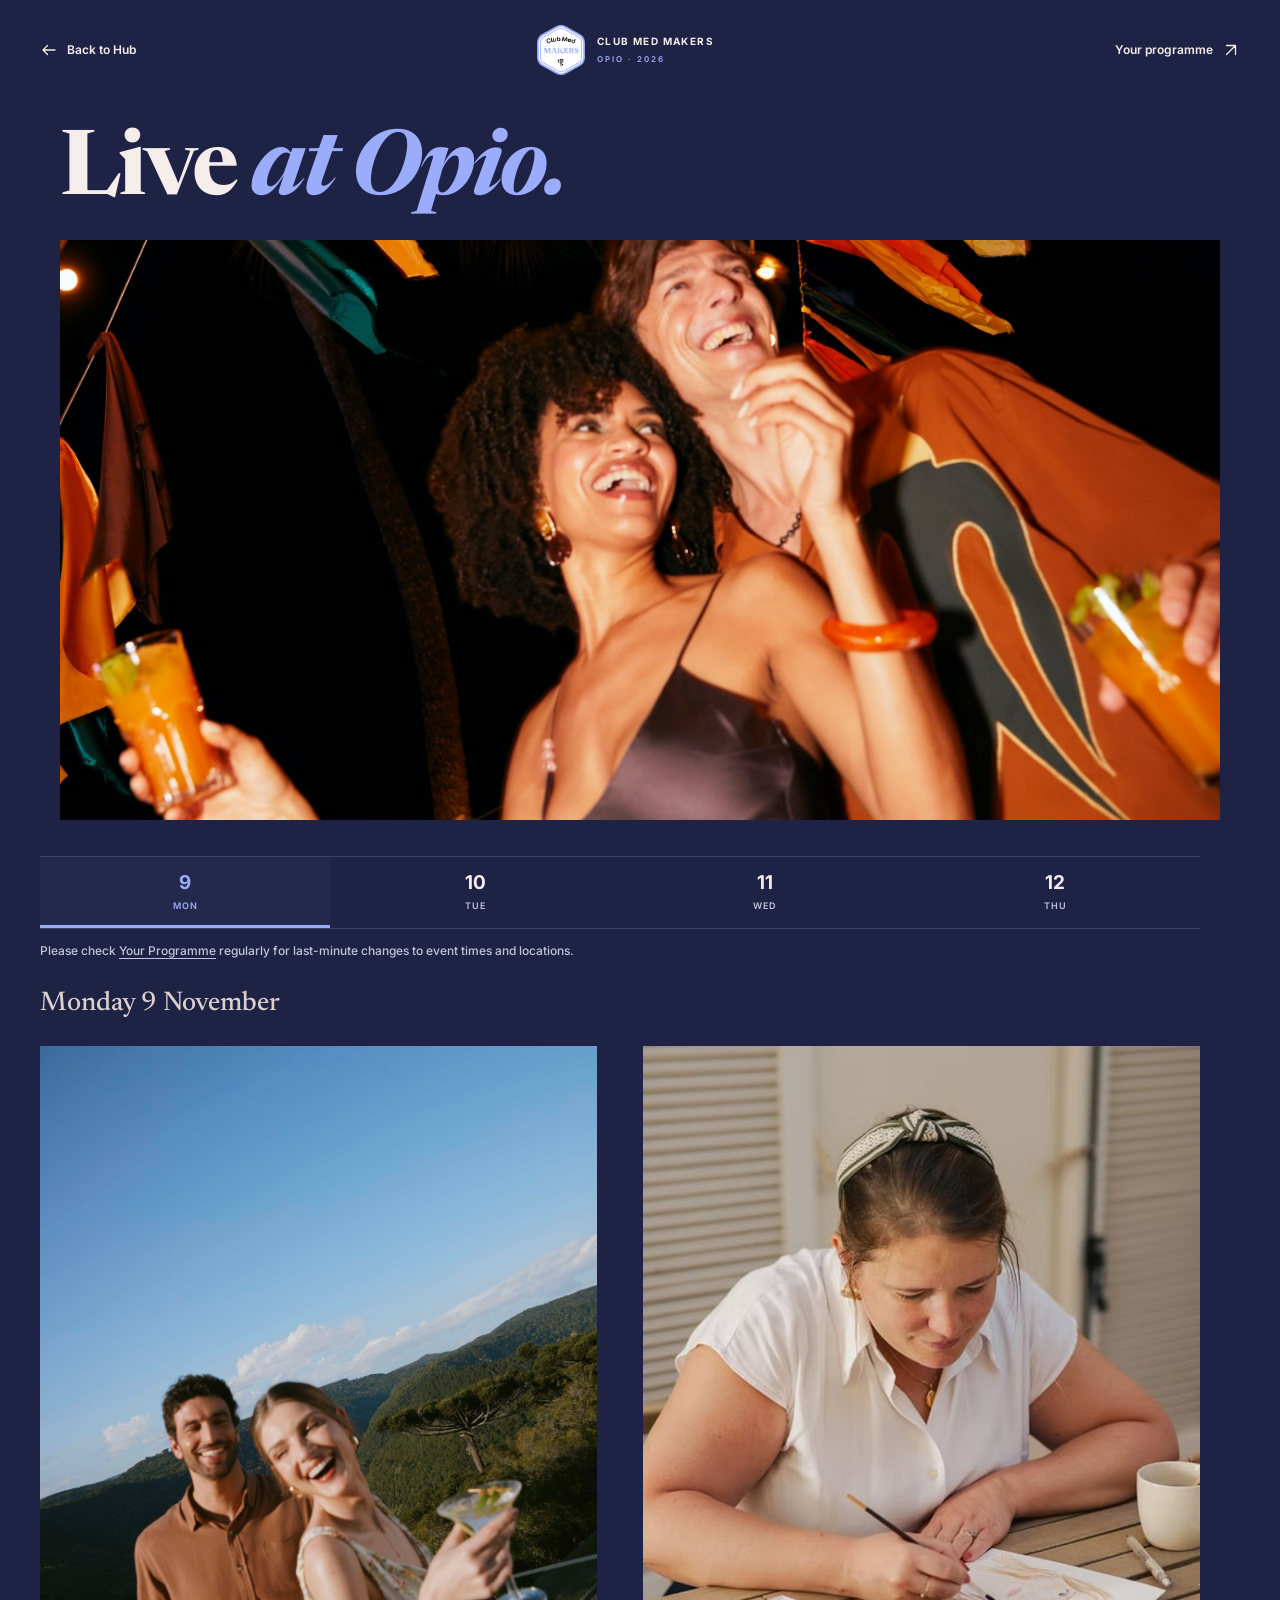
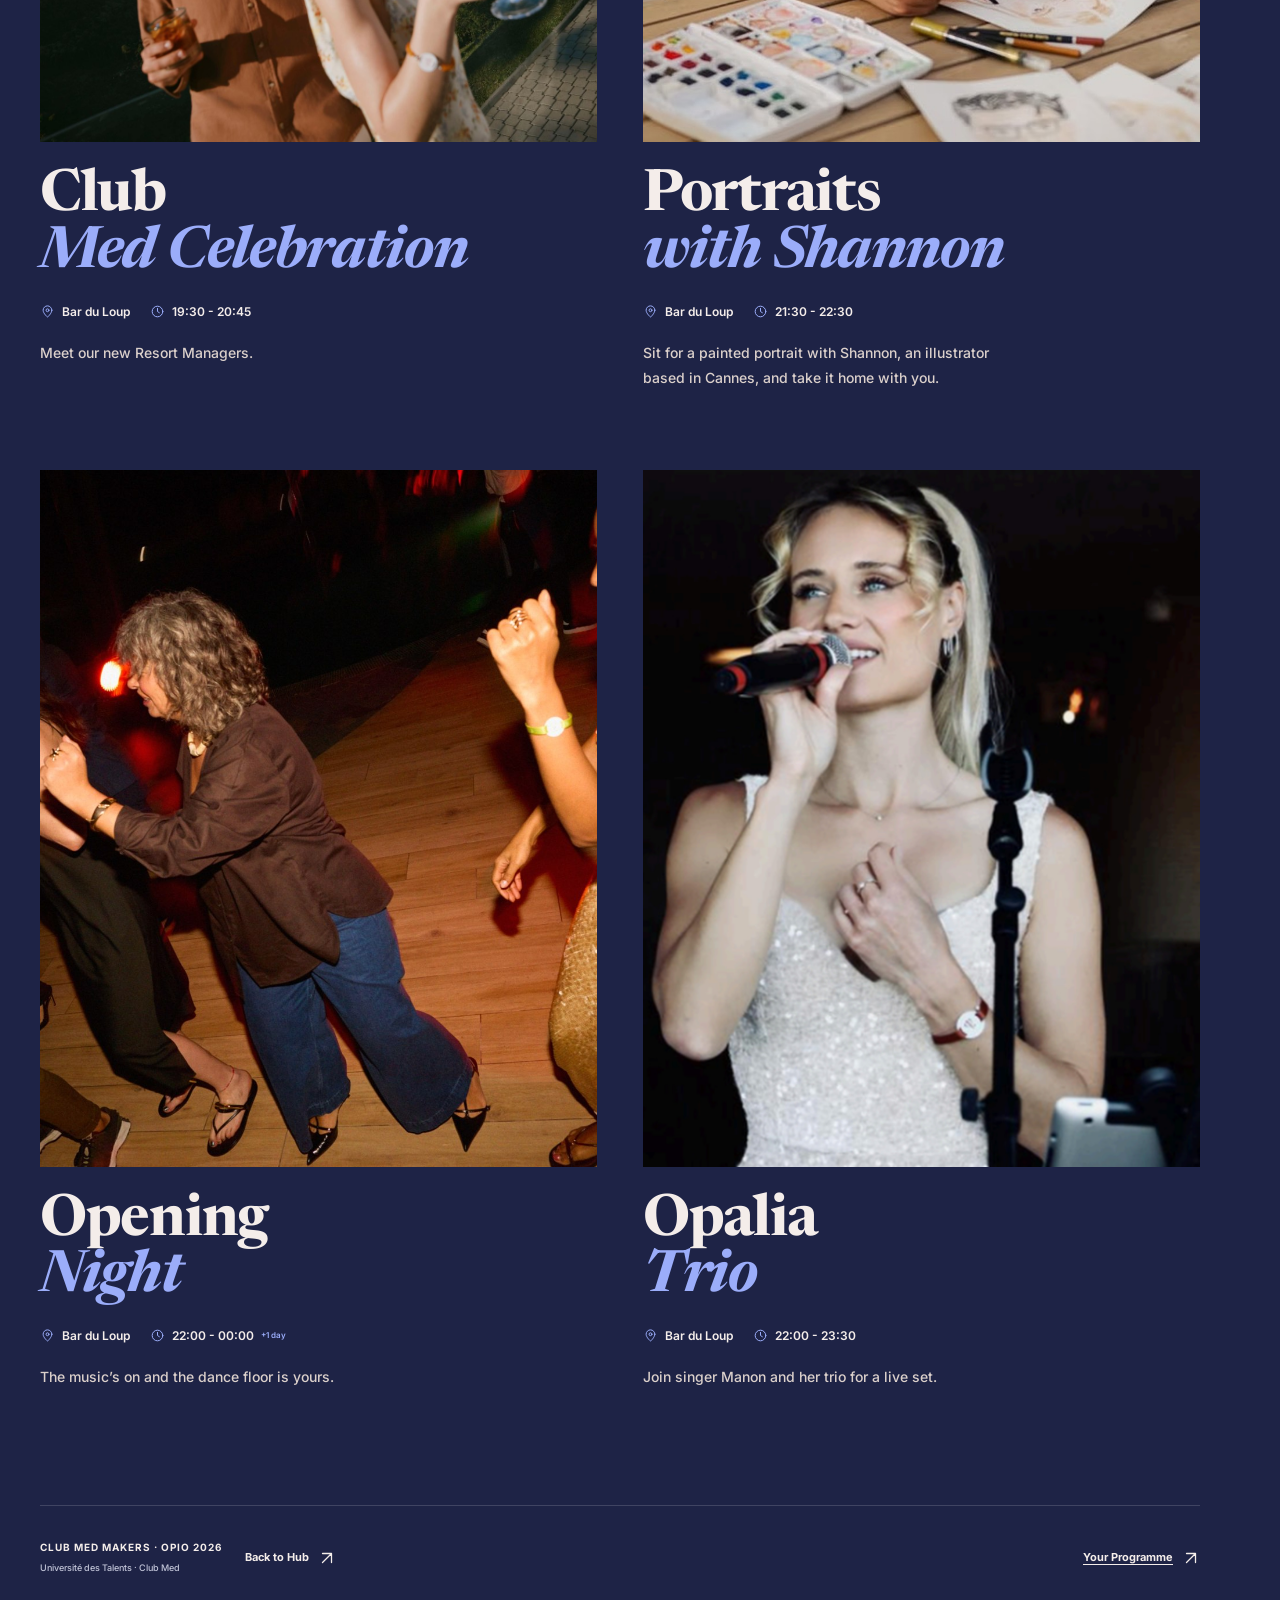
==== commit 7d0807d2: "Add files via upload" ====
--- a/index.html
+++ b/index.html
@@ -1,6 +1,6 @@
 <!doctype html>
-<html lang="en"><head><meta charset="utf-8"><meta name="viewport" content="width=device-width,initial-scale=1,viewport-fit=cover"><meta name="theme-color" content="#1e2346"><meta name="description" content="Live at Opio. Discover the key moments of Club Med Makers, 9-12 November 2026: shared tables, evening aperitifs, music and celebrations."><title>Live at Opio · Club Med Makers 2026</title><link rel="icon" href="assets/makers-logo.png"><link rel="preconnect" href="https://fonts.googleapis.com"><link rel="preconnect" href="https://fonts.gstatic.com" crossorigin><link href="https://fonts.googleapis.com/css2?family=Inter:wght@500;600;700&family=Newsreader:ital,opsz,wght@0,6..72,500;0,6..72,700;1,6..72,500;1,6..72,700&display=swap" rel="stylesheet"><link rel="stylesheet" href="styles.css?v=9"><script defer src="events-data.js?v=13"></script><script defer src="app.js?v=11"></script></head>
+<html lang="en"><head><meta charset="utf-8"><meta name="viewport" content="width=device-width,initial-scale=1,viewport-fit=cover"><meta name="theme-color" content="#1e2346"><meta name="description" content="Live at Opio. Discover the key moments of Club Med Makers, 9-12 November 2026: shared tables, evening aperitifs, music and celebrations."><title>Live at Opio · Club Med Makers 2026</title><link rel="icon" href="assets/makers-logo.png"><link rel="preconnect" href="https://fonts.googleapis.com"><link rel="preconnect" href="https://fonts.gstatic.com" crossorigin><link href="https://fonts.googleapis.com/css2?family=Inter:wght@500;600;700&family=Newsreader:ital,opsz,wght@0,6..72,500;0,6..72,700;1,6..72,500;1,6..72,700&display=swap" rel="stylesheet"><link rel="stylesheet" href="styles.css?v=9"><script defer src="events-data.js?v=17"></script><script defer src="app.js?v=11"></script></head>
 <body><a class="skip" href="#moments">Skip to events</a><header class="site-header"><a class="back" href="https://boostlearning.my.canva.site/hub-clubmedmakers-2026"><svg class="nav-icon" viewBox="0 0 24 24" fill="none" stroke="currentColor" stroke-width="1.7" stroke-linecap="round" stroke-linejoin="round" aria-hidden="true"><path d="M20 12H4m6-6-6 6 6 6"/></svg>Back to Hub</a><a class="brand" href="#"><img src="assets/makers-logo.png" width="48" height="50" alt="Club Med Makers"><span>CLUB MED MAKERS<small>OPIO · 2026</small></span></a><a class="programme-link" href="https://club-med-makers-opio-programme-2026.netlify.app/">Your programme <svg class="nav-icon" viewBox="0 0 24 24" fill="none" stroke="currentColor" stroke-width="1.7" stroke-linecap="round" stroke-linejoin="round" aria-hidden="true"><path d="M6 18 18 6M6 6h12v12"/></svg></a></header>
 <main><section class="hero hero-cover" aria-labelledby="page-title"><div class="hero-text"><h1 id="page-title">Live <em>at Opio.</em></h1></div><div class="hero-photo"><img src="assets/cover-party.jpg" width="1365" height="2048" alt="Two friends celebrating under warm lights and colourful flags" fetchpriority="high"></div></section>
-<section id="moments" class="moments" aria-labelledby="moments-title"><h2 id="moments-title" class="visually-hidden">Your events</h2><nav class="day-nav" aria-label="Choose a day" id="dayNav"></nav><p class="schedule-note">Please check <a href="https://club-med-makers-opio-programme-2026.netlify.app/">Your Programme</a> regularly for last-minute changes to event times and locations.</p><div id="liveStatus" class="live-status" hidden aria-live="polite"></div><div id="eventList"></div><noscript><p>Enable JavaScript to explore the events. Monday: Club Med Celebration 19:30-20:45, Opening Night 22:00-00:00, Portraits with Shannon and Opalia Trio. Tuesday: Provençal Lunch 12:30-14:00, Sportive Evening 18:00-20:00, After Party 22:00-01:00, Portraits with Shannon, Opalia Trio and HYROX &amp; Mills Yoga. Wednesday: Aperitif 19:00-20:00, Korben Live Show 22:00-01:00. Thursday: Aperitif 18:30-20:00, Closing Party with Holseek 22:00-02:00.</p></noscript></section>
+<section id="moments" class="moments" aria-labelledby="moments-title"><h2 id="moments-title" class="visually-hidden">Your events</h2><nav class="day-nav" aria-label="Choose a day" id="dayNav"></nav><p class="schedule-note">Please check <a href="https://club-med-makers-opio-programme-2026.netlify.app/">Your Programme</a> regularly for last-minute changes to event times and locations.</p><div id="liveStatus" class="live-status" hidden aria-live="polite"></div><div id="eventList"></div><noscript><p>Enable JavaScript to explore the events. Monday: Club Med Celebration 19:30-20:45, Portraits with Shannon 21:30-22:30 at Bar du Loup, Opening Night 22:00-00:00 and Opalia Trio 22:00-23:30 at Bar du Loup. Tuesday: Opalia Trio 12:00-14:00 at Pelouse Zen, Provençal Lunch 12:30-14:00, Sportive Evening 18:00-20:00, Portraits with Shannon 18:00-20:00 at Bar du Loup, After Party 22:00-01:00. Wednesday: Aperitif 19:00-20:00, Korben Live Show 22:00-01:00. Thursday: Aperitif 18:30-20:00, Closing Party with Holseek 22:00-02:00.</p></noscript></section>
 <footer><div>CLUB MED MAKERS · OPIO 2026<small>Université des Talents · Club Med</small></div><a href="https://boostlearning.my.canva.site/hub-clubmedmakers-2026">Back to Hub <svg class="nav-icon" viewBox="0 0 24 24" fill="none" stroke="currentColor" stroke-width="1.7" stroke-linecap="round" stroke-linejoin="round" aria-hidden="true"><path d="M6 18 18 6M6 6h12v12"/></svg></a><a class="footer-programme" href="https://club-med-makers-opio-programme-2026.netlify.app/">Your Programme <svg class="nav-icon" viewBox="0 0 24 24" fill="none" stroke="currentColor" stroke-width="1.7" stroke-linecap="round" stroke-linejoin="round" aria-hidden="true"><path d="M6 18 18 6M6 6h12v12"/></svg></a></footer></main></body></html>
